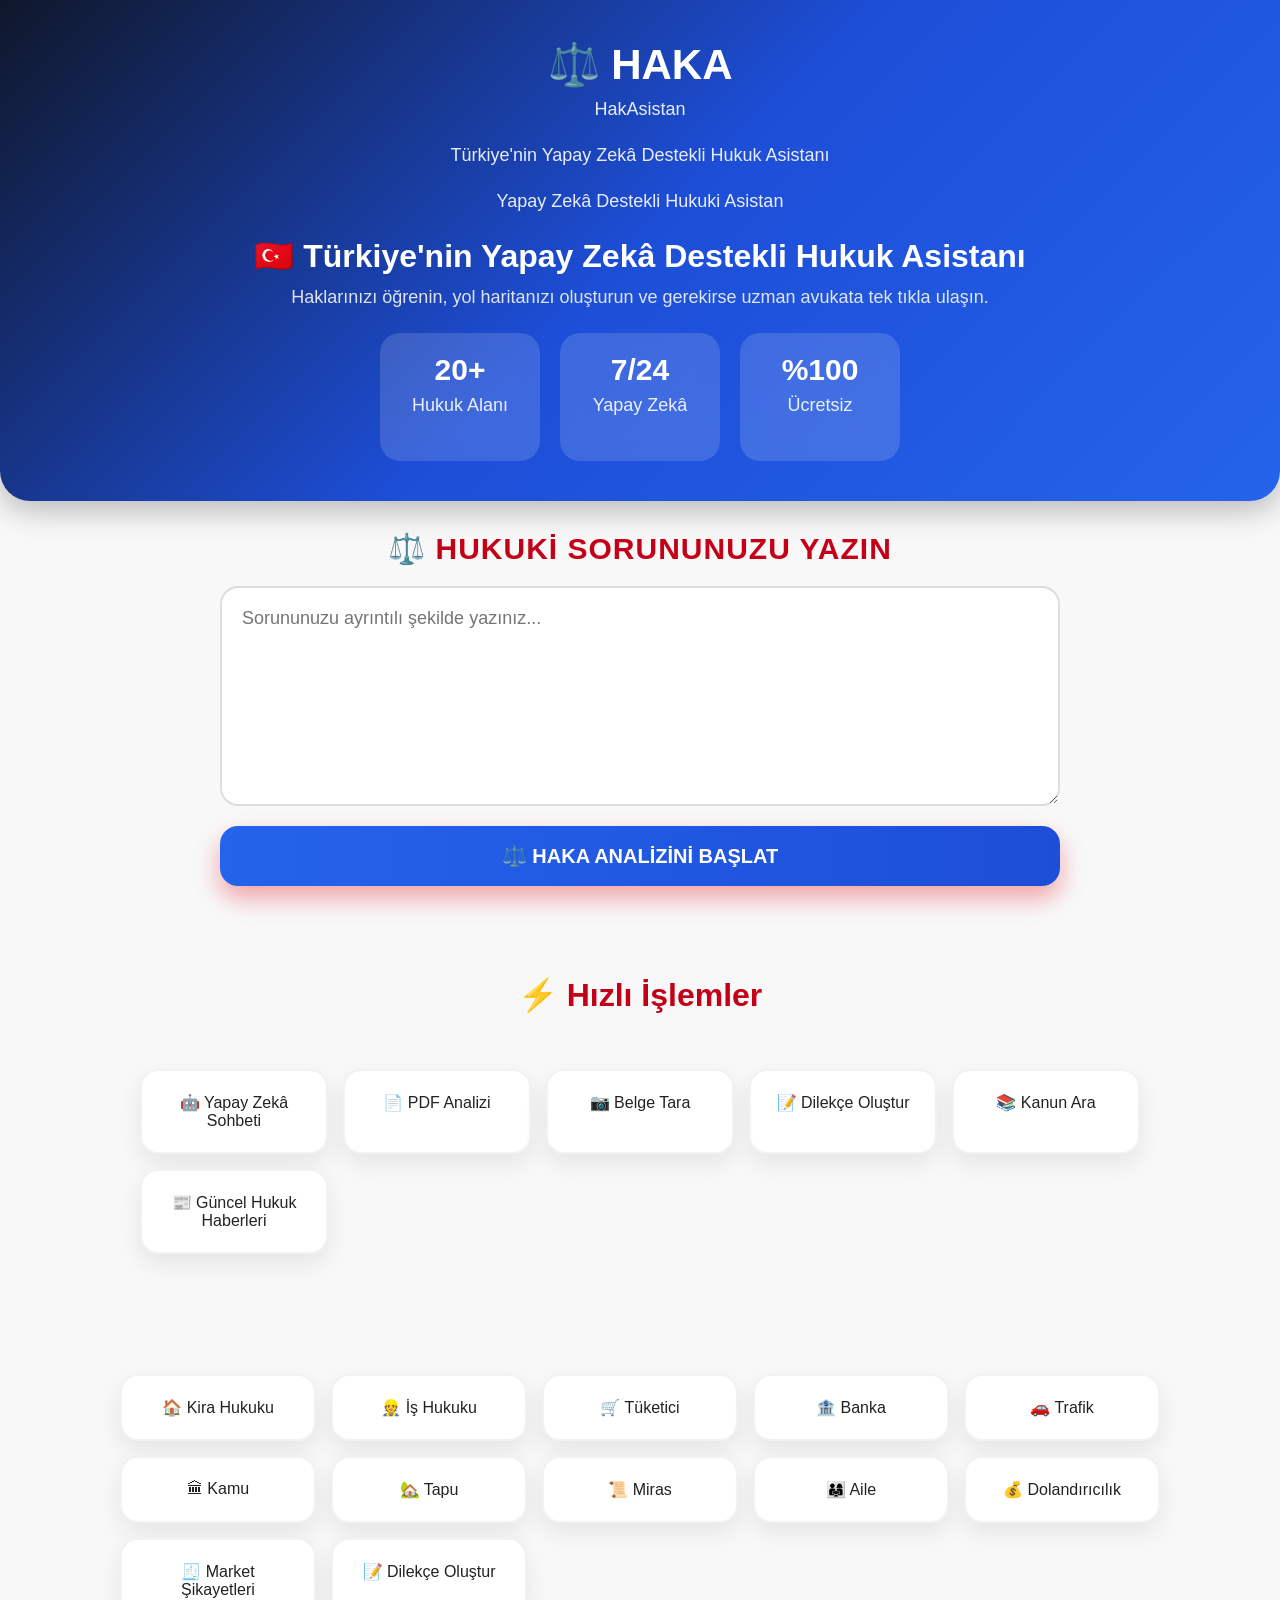
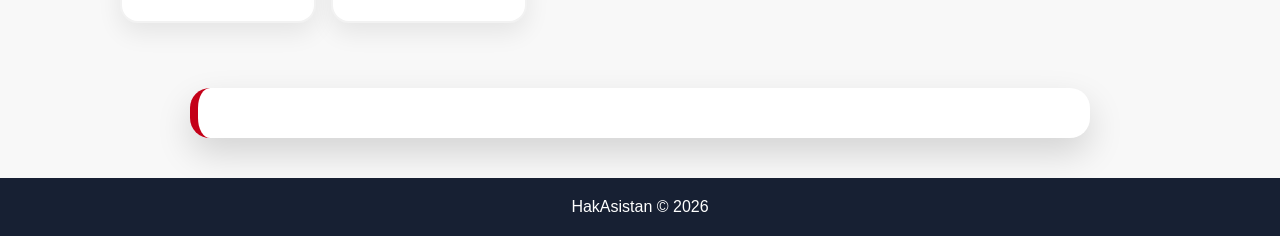
==== index.html @ bb2e7fad "Update index.html" ====
<!DOCTYPE html>
<html lang="tr">
<head>
<meta charset="UTF-8">
<meta name="viewport" content="width=device-width, initial-scale=1.0">

<title>HakAsistan</title>

<link rel="stylesheet" href="style.css">

</head>

<body>

<header class="header">

<h1 class="logo">⚖️ HAKA</h1>

<p class="marka">HakAsistan</p>

<p class="aciklama">
Türkiye'nin Yapay Zekâ Destekli Hukuk Asistanı
</p>

<p>Yapay Zekâ Destekli Hukuki Asistan</p>
<h2 class="slogan">
🇹🇷 Türkiye'nin Yapay Zekâ Destekli Hukuk Asistanı
</h2>

<p class="altYazi">
Haklarınızı öğrenin, yol haritanızı oluşturun ve gerekirse uzman avukata tek tıkla ulaşın.
</p>
<div class="istatistik">

<div class="kutu">
<h2>20+</h2>
<p>Hukuk Alanı</p>
</div>

<div class="kutu">
<h2>7/24</h2>
<p>Yapay Zekâ</p>
</div>

<div class="kutu">
<h2>%100</h2>
<p>Ücretsiz</p>
</div>

</div>

</header>
<section class="hero">
<h2 class="baslik">⚖️ Hukuki Sorununuzu Yazın</h2>
<textarea
id="sorun"
placeholder="Sorununuzu ayrıntılı şekilde yazınız..."></textarea>
  
<button onclick="analizEt()">
⚖️ HAKA ANALİZİNİ BAŞLAT
</button>

</section>
<section class="hizli">

<h2>⚡ Hızlı İşlemler</h2>

<div class="kartlar">

<div class="kart">🤖 Yapay Zekâ Sohbeti</div>

<div class="kart">📄 PDF Analizi</div>

<div class="kart">📷 Belge Tara</div>

<div class="kart">📝 Dilekçe Oluştur</div>

<div class="kart">📚 Kanun Ara</div>

<div class="kart">📰 Güncel Hukuk Haberleri</div>

</div>

</section>
<section class="kartlar">

<div class="kart">🏠 Kira Hukuku</div>
<div class="kart">👷 İş Hukuku</div>
<div class="kart">🛒 Tüketici</div>
<div class="kart">🏦 Banka</div>
<div class="kart">🚗 Trafik</div>
<div class="kart">🏛 Kamu</div>
<div class="kart">🏡 Tapu</div>
<div class="kart">📜 Miras</div>
<div class="kart">👨‍👩‍👧 Aile</div>
<div class="kart">💰 Dolandırıcılık</div>
<div class="kart">🧾 Market Şikayetleri</div>
<div class="kart">📝 Dilekçe Oluştur</div>

</section>

<section id="sonuc">

</section>

<footer>

HakAsistan © 2026

</footer>

<script src="script.js"></script>
<script src="analiz.js"></script>
<script src="dilekce.js"></script>
<script src="kanunlar.js"></script>
<script src="kamera.js"></script>
<script src="pdf.js"></script>
<script src="market.js"></script>
<script src="trafik.js"></script>
<script src="kira.js"></script>
<script src="is.js"></script>
<script src="aile.js"></script>

</body>
</html>
---- style.css ----
*{
margin:0;
padding:0;
box-sizing:border-box;
font-family:Arial,Helvetica,sans-serif;
}

body{
    background:#f8f8f8;
    color:#222;
    font-family:Arial,Helvetica,sans-serif;
}

.header{
    background:linear-gradient(135deg,#8B0000,#D50000);
    color:white;
    padding:45px 20px;
    border-radius:0 0 30px 30px;
    box-shadow:0 10px 35px rgba(139,0,0,.35);
}
.hero{
max-width:900px;
margin:auto;
padding:30px;
}

textarea{
    width:100%;
    min-height:220px;
    padding:20px;
    font-size:18px;

    border:2px solid #ddd;
    border-radius:18px;

    transition:.3s;
    resize:vertical;
    display:block;
    box-sizing:border-box;
}

textarea:focus{
    border-color:#C40018;
    outline:none;
    box-shadow:0 0 20px rgba(196,0,24,.2);
}

button{
width:100%;
padding:18px;
margin-top:20px;
border:none;
border-radius:18px;
background:linear-gradient(135deg,#E30A17,#B30012);
color:white;
font-size:20px;
font-weight:700;
cursor:pointer;
transition:.35s;
box-shadow:0 12px 25px rgba(227,10,23,.35);
}

button:hover{

transform:translateY(-4px) scale(1.02);

box-shadow:0 18px 40px rgba(227,10,23,.55);

background:linear-gradient(135deg,#ff2736,#c40018);

}

.kartlar{
display:grid;
grid-template-columns:repeat(auto-fit,minmax(180px,1fr));
gap:15px;
padding:30px;
max-width:1100px;
margin:auto;
}

.kart{
    background:white;
    border-radius:18px;
    border:2px solid transparent;
}

.kart:hover{
    border-color:#C40018;
}

#sonuc{
max-width:900px;
margin:30px auto;
padding:20px;
background:white;
border-radius:12px;
box-shadow:0 2px 8px rgba(0,0,0,.1);
}

footer{
margin-top:40px;
padding:20px;
text-align:center;
background:#172033;
color:white;
}
.header{
background:linear-gradient(135deg,#0f172a,#1d4ed8,#2563eb);
padding:40px 20px;
text-align:center;
color:white;
border-bottom-left-radius:30px;
border-bottom-right-radius:30px;
box-shadow:0 10px 30px rgba(0,0,0,.25);
}

.header h1{
font-size:42px;
margin-bottom:10px;
}

.header p{
font-size:18px;
opacity:.9;
margin-bottom:25px;
}

.istatistik{
display:flex;
justify-content:center;
gap:20px;
flex-wrap:wrap;
margin-top:20px;
}

.kutu{
background:rgba(255,255,255,.15);
backdrop-filter:blur(10px);
padding:20px;
width:160px;
border-radius:20px;
transition:.3s;
}

.kutu:hover{
transform:translateY(-6px);
background:rgba(255,255,255,.25);
}

.kutu h2{
font-size:30px;
margin-bottom:8px;
}

.kart{
    background:white;
    border-radius:18px;
    padding:22px;
    text-align:center;
    cursor:pointer;

    border:2px solid #f2f2f2;

    transition:.35s;

    box-shadow:0 10px 25px rgba(0,0,0,.08);
}

.kart:hover{

    transform:translateY(-8px);

    border-color:#c40018;

    box-shadow:0 20px 45px rgba(196,0,24,.25);
}
button{
background:linear-gradient(90deg,#2563eb,#1d4ed8);
}

button:hover{
background:linear-gradient(90deg,#1d4ed8,#0f172a);
}
.hizli{
max-width:1100px;
margin:40px auto;
padding:20px;
}

.hizli h2{
text-align:center;
margin-bottom:25px;
font-size:28px;
color:#1d4ed8;
}
.hizli{
    max-width:1100px;
    margin:40px auto;
    padding:20px;
}

.hizli h2{
    text-align:center;
    font-size:32px;
    color:#c40018;
    margin-bottom:25px;
}
.slogan{
    margin-top:25px;
    font-size:32px;
    color:white;
    font-weight:700;
}

.altYazi{
    margin-top:12px;
    font-size:18px;
    color:#f5f5f5;
    opacity:.9;
}
.baslik{
    text-align:center;
    font-size:30px;
    font-weight:700;
    color:#c40018;
    margin-bottom:20px;
    text-transform:uppercase;
    letter-spacing:1px;
}
#sonuc{
    background:white;
    border-radius:20px;
    padding:25px;
    margin-top:35px;
    border-left:8px solid #c40018;
    box-shadow:0 15px 35px rgba(0,0,0,.15);
    line-height:1.8;
    font-size:17px;
}

#sonuc h2{
    color:#b30012;
    margin-bottom:15px;
}

#sonuc ul{
    margin-top:15px;
    padding-left:25px;
}

#sonuc li{
    margin:10px 0;
}

#sonuc strong{
    color:#b30012;
}
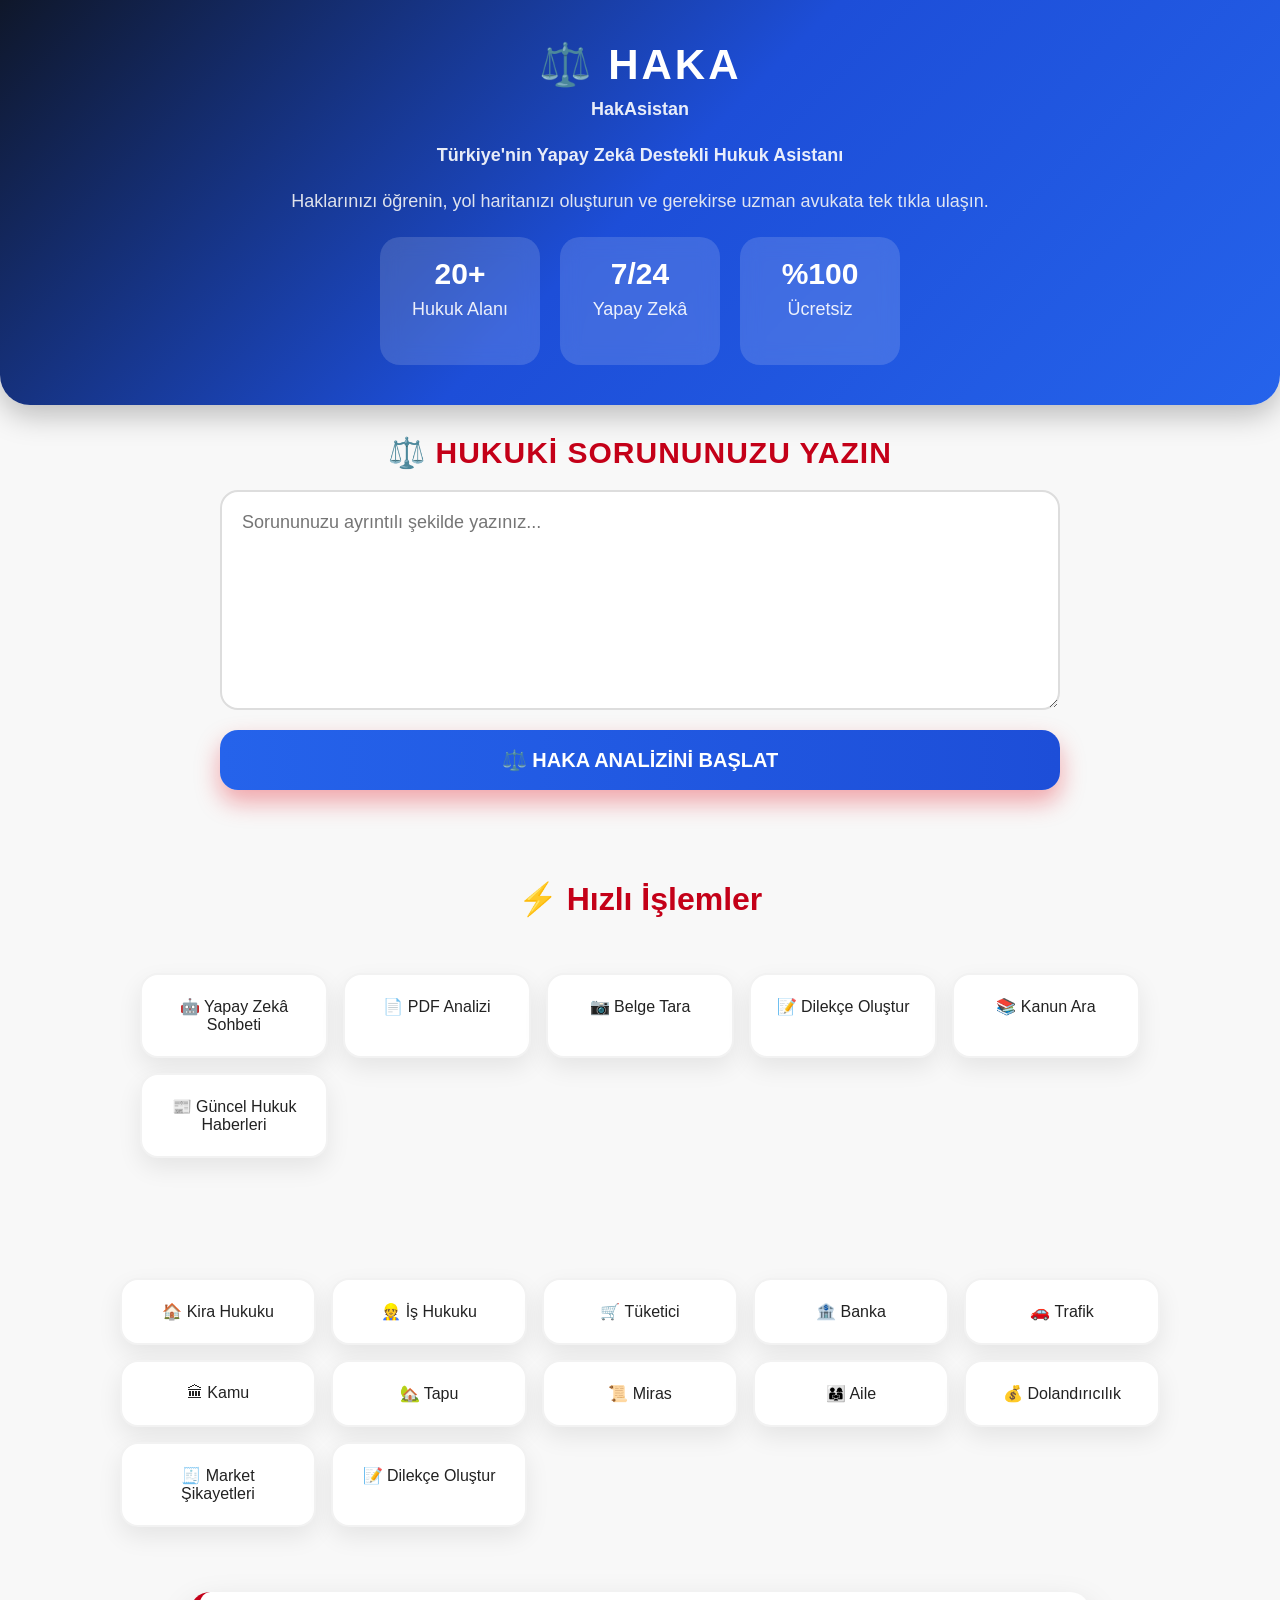
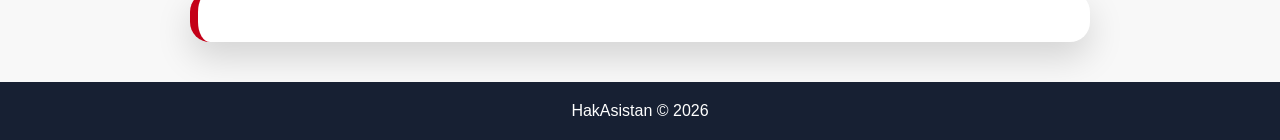
==== commit c3b5d247: "Update index.html" ====
--- a/index.html
+++ b/index.html
@@ -21,12 +21,6 @@
 <p class="aciklama">
 Türkiye'nin Yapay Zekâ Destekli Hukuk Asistanı
 </p>
-
-<p>Yapay Zekâ Destekli Hukuki Asistan</p>
-<h2 class="slogan">
-🇹🇷 Türkiye'nin Yapay Zekâ Destekli Hukuk Asistanı
-</h2>
-
 <p class="altYazi">
 Haklarınızı öğrenin, yol haritanızı oluşturun ve gerekirse uzman avukata tek tıkla ulaşın.
 </p>
--- a/style.css
+++ b/style.css
@@ -252,7 +252,25 @@
 #sonuc li{
     margin:10px 0;
 }
-
+.logo{
+    font-size:64px;
+    font-weight:900;
+    letter-spacing:3px;
+    margin-bottom:5px;
+}
+
+.marka{
+    font-size:28px;
+    font-weight:700;
+    opacity:.95;
+    margin-bottom:8px;
+}
+
+.aciklama{
+    font-size:22px;
+    font-weight:600;
+    margin-bottom:20px;
+}
 #sonuc strong{
     color:#b30012;
 }
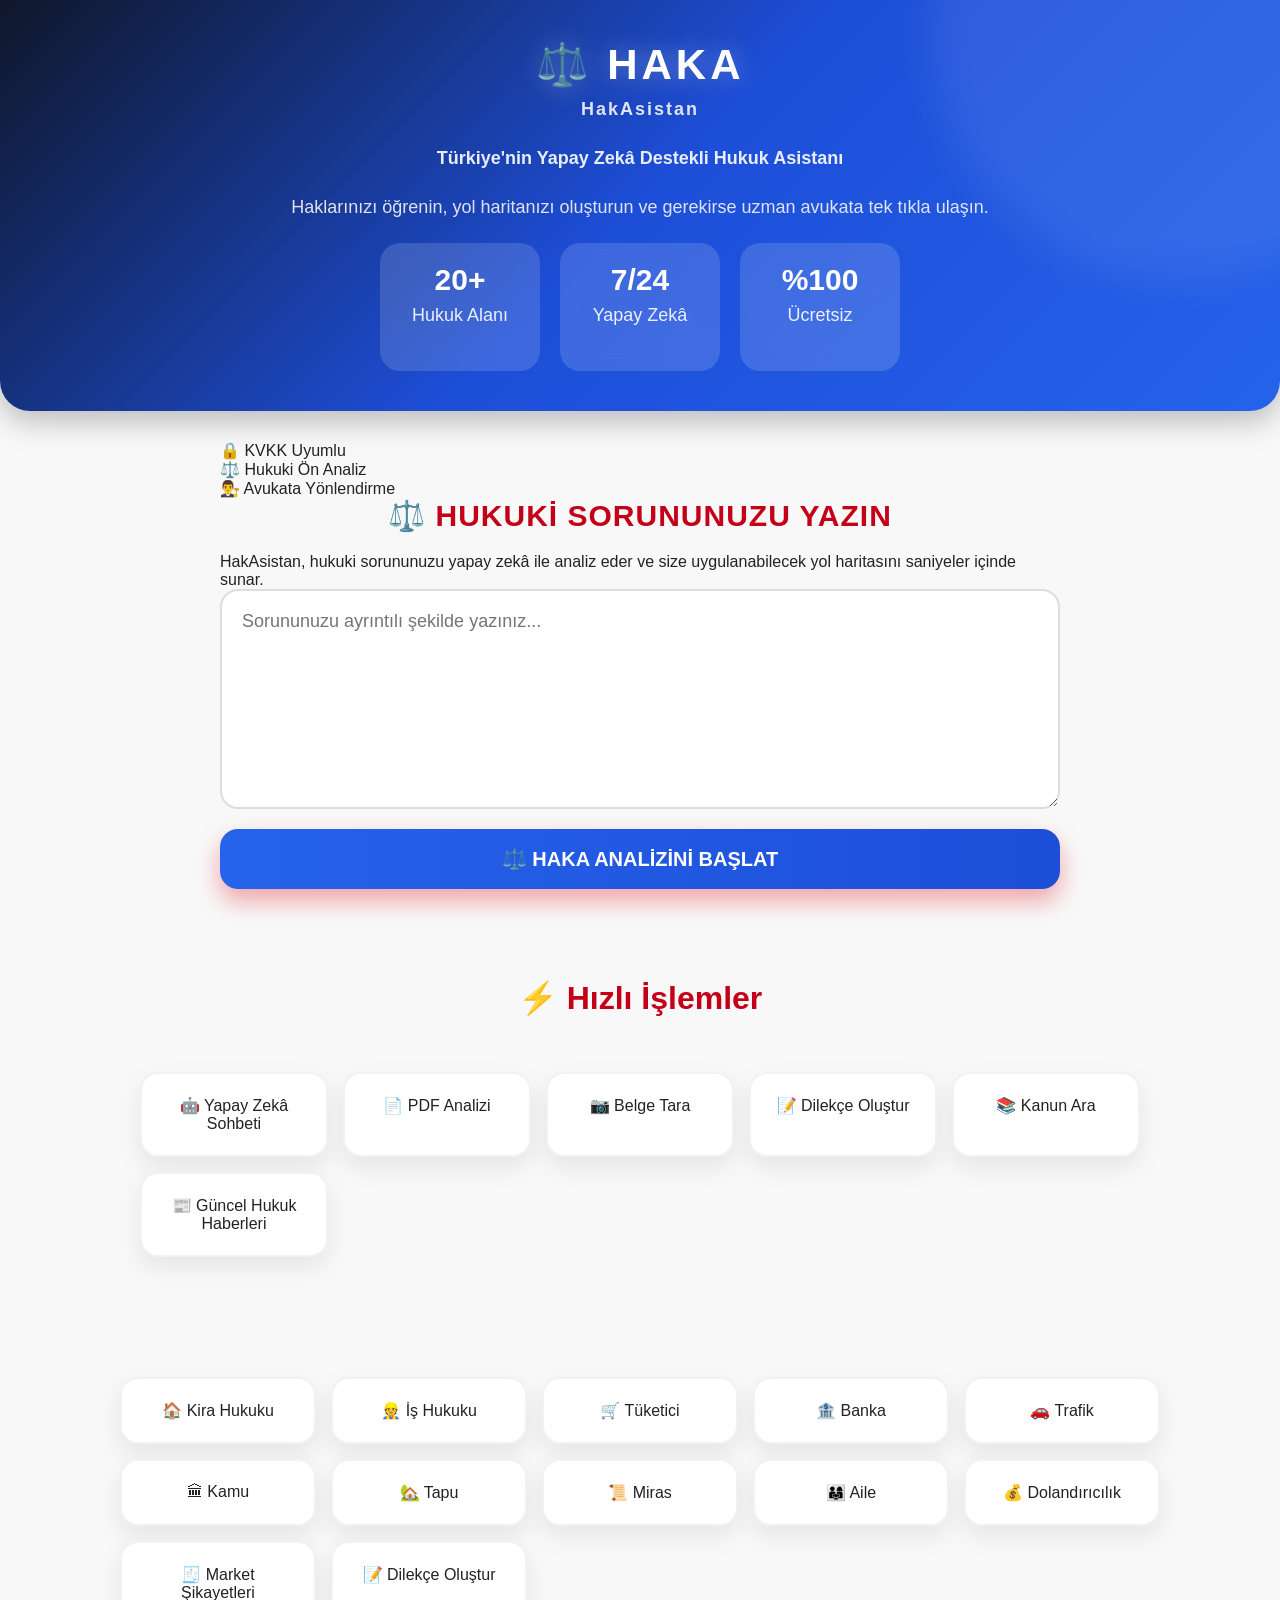
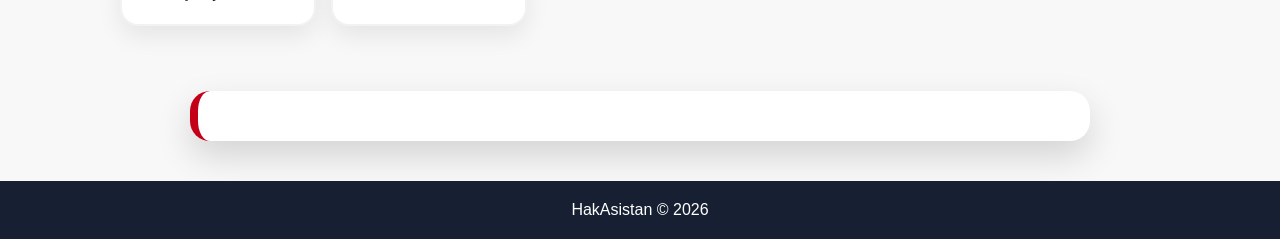
==== commit ffa9f9cc: "Update index.html" ====
--- a/index.html
+++ b/index.html
@@ -45,11 +45,22 @@
 
 </header>
 <section class="hero">
+
+<div class="guven">
+    <div>🔒 KVKK Uyumlu</div>
+    <div>⚖️ Hukuki Ön Analiz</div>
+    <div>👨‍⚖️ Avukata Yönlendirme</div>
+</div>
+
 <h2 class="baslik">⚖️ Hukuki Sorununuzu Yazın</h2>
+<p class="aciklama2">
+HakAsistan, hukuki sorununuzu yapay zekâ ile analiz eder ve size uygulanabilecek yol haritasını saniyeler içinde sunar.
+</p>
 <textarea
-id="sorun"
-placeholder="Sorununuzu ayrıntılı şekilde yazınız..."></textarea>
-  
+    id="sorun"
+    placeholder="Sorununuzu ayrıntılı şekilde yazınız...">
+</textarea>
+
 <button onclick="analizEt()">
 ⚖️ HAKA ANALİZİNİ BAŞLAT
 </button>
--- a/style.css
+++ b/style.css
@@ -113,8 +113,20 @@
 border-bottom-left-radius:30px;
 border-bottom-right-radius:30px;
 box-shadow:0 10px 30px rgba(0,0,0,.25);
-}
-
+position: relative;
+overflow: hidden;
+}
+.header::before{
+    content:"";
+    position:absolute;
+    width:500px;
+    height:500px;
+    background:rgba(255,255,255,.08);
+    border-radius:50%;
+    top:-220px;
+    right:-150px;
+    filter:blur(20px);
+}
 .header h1{
 font-size:42px;
 margin-bottom:10px;
@@ -253,23 +265,28 @@
     margin:10px 0;
 }
 .logo{
-    font-size:64px;
+    font-size:72px;
     font-weight:900;
-    letter-spacing:3px;
-    margin-bottom:5px;
+    letter-spacing:4px;
+    text-shadow:0 0 25px rgba(255,255,255,.35);
+    margin-bottom:8px;
 }
 
 .marka{
-    font-size:28px;
+    font-size:30px;
+    font-weight:600;
+    color:#f5f5f5;
+    opacity:.9;
+    letter-spacing:2px;
+    margin-bottom:15px;
+}
+
+.aciklama{
+    font-size:26px;
     font-weight:700;
-    opacity:.95;
-    margin-bottom:8px;
-}
-
-.aciklama{
-    font-size:22px;
-    font-weight:600;
-    margin-bottom:20px;
+    line-height:1.5;
+    max-width:900px;
+    margin:auto;
 }
 #sonuc strong{
     color:#b30012;
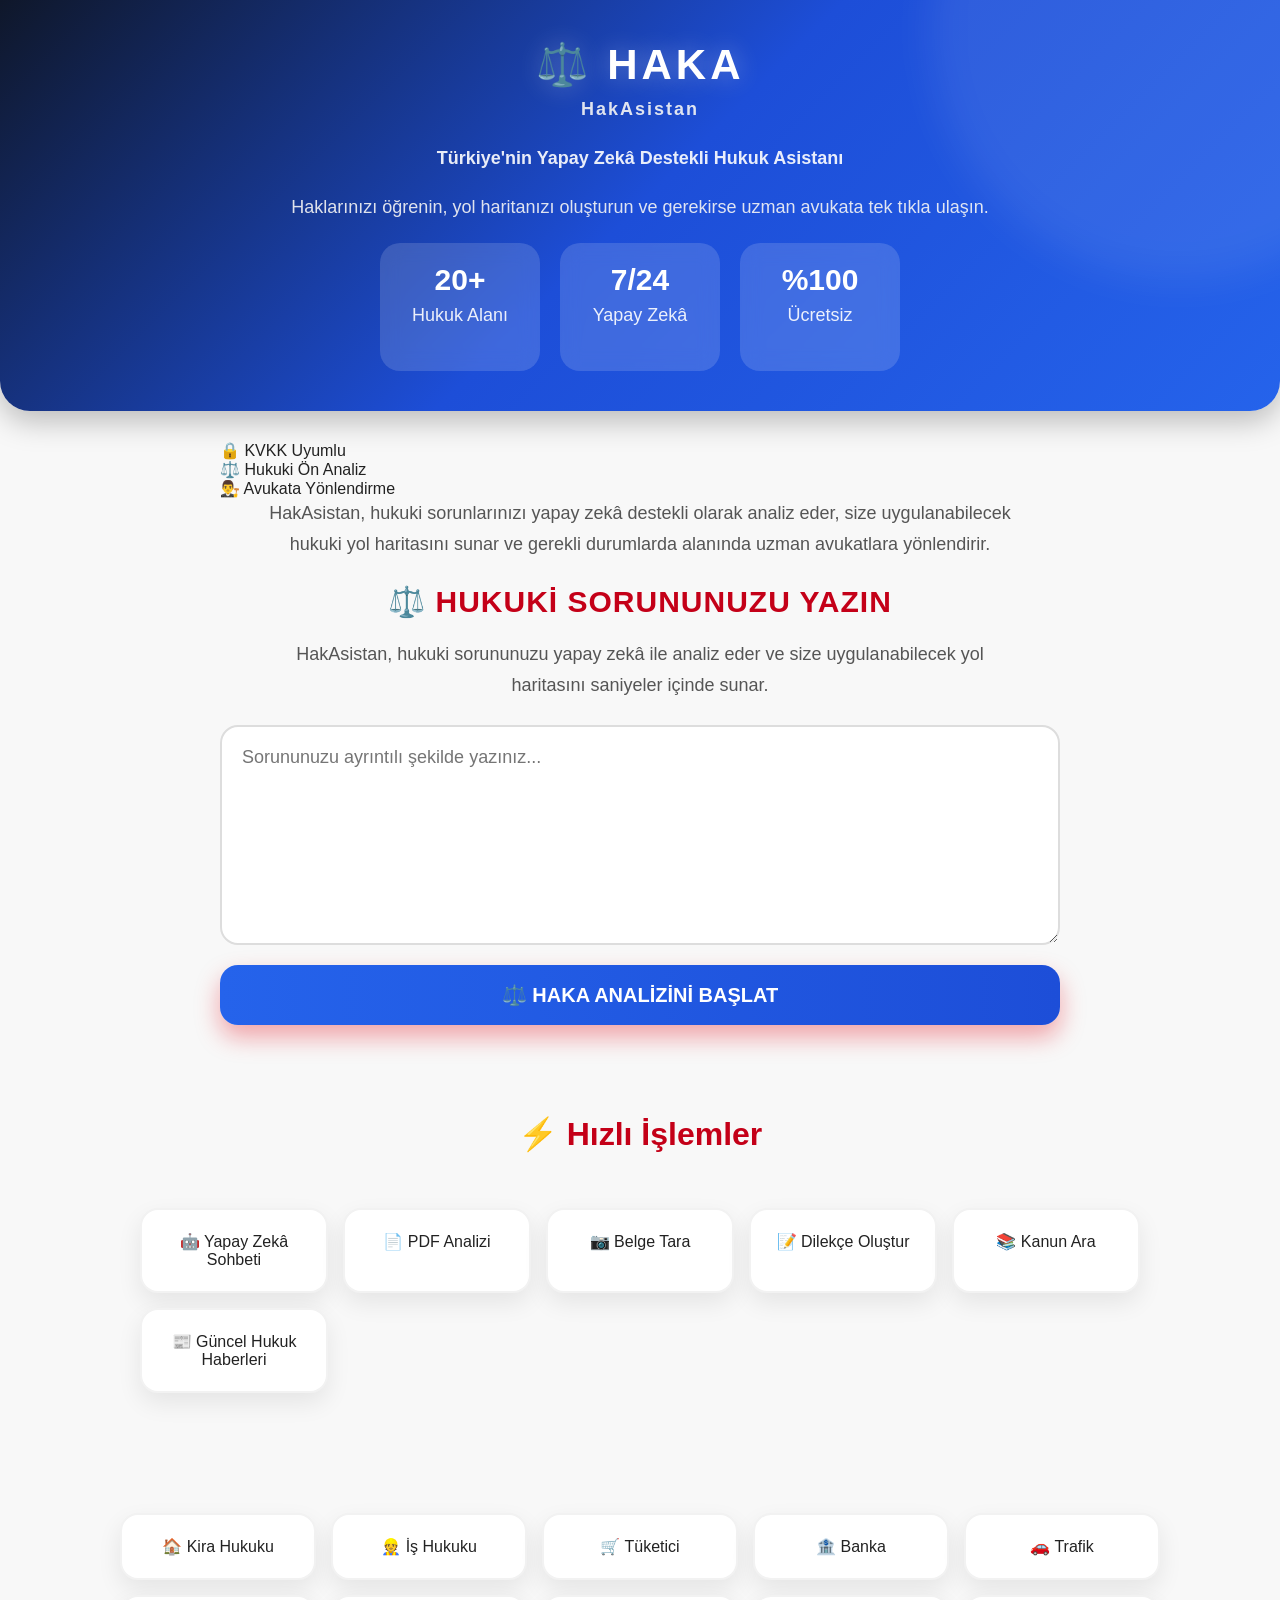
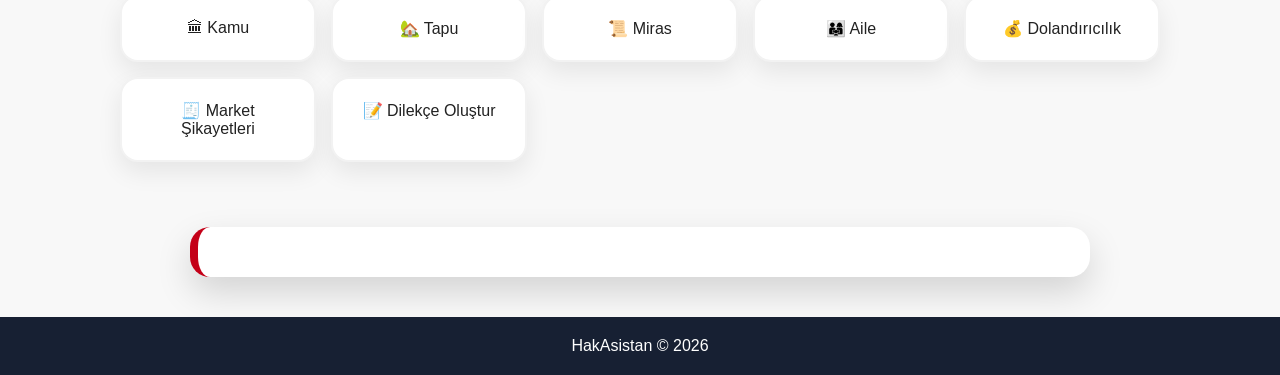
==== commit 1d011cbe: "Update index.html" ====
--- a/index.html
+++ b/index.html
@@ -51,7 +51,11 @@
     <div>⚖️ Hukuki Ön Analiz</div>
     <div>👨‍⚖️ Avukata Yönlendirme</div>
 </div>
-
+<p class="aciklama2">
+HakAsistan, hukuki sorunlarınızı yapay zekâ destekli olarak analiz eder,
+size uygulanabilecek hukuki yol haritasını sunar ve gerekli durumlarda
+alanında uzman avukatlara yönlendirir.
+</p>
 <h2 class="baslik">⚖️ Hukuki Sorununuzu Yazın</h2>
 <p class="aciklama2">
 HakAsistan, hukuki sorununuzu yapay zekâ ile analiz eder ve size uygulanabilecek yol haritasını saniyeler içinde sunar.
--- a/style.css
+++ b/style.css
@@ -291,3 +291,11 @@
 #sonuc strong{
     color:#b30012;
 }
+.aciklama2{
+    text-align:center;
+    font-size:18px;
+    color:#555;
+    max-width:750px;
+    margin:0 auto 25px;
+    line-height:1.7;
+}
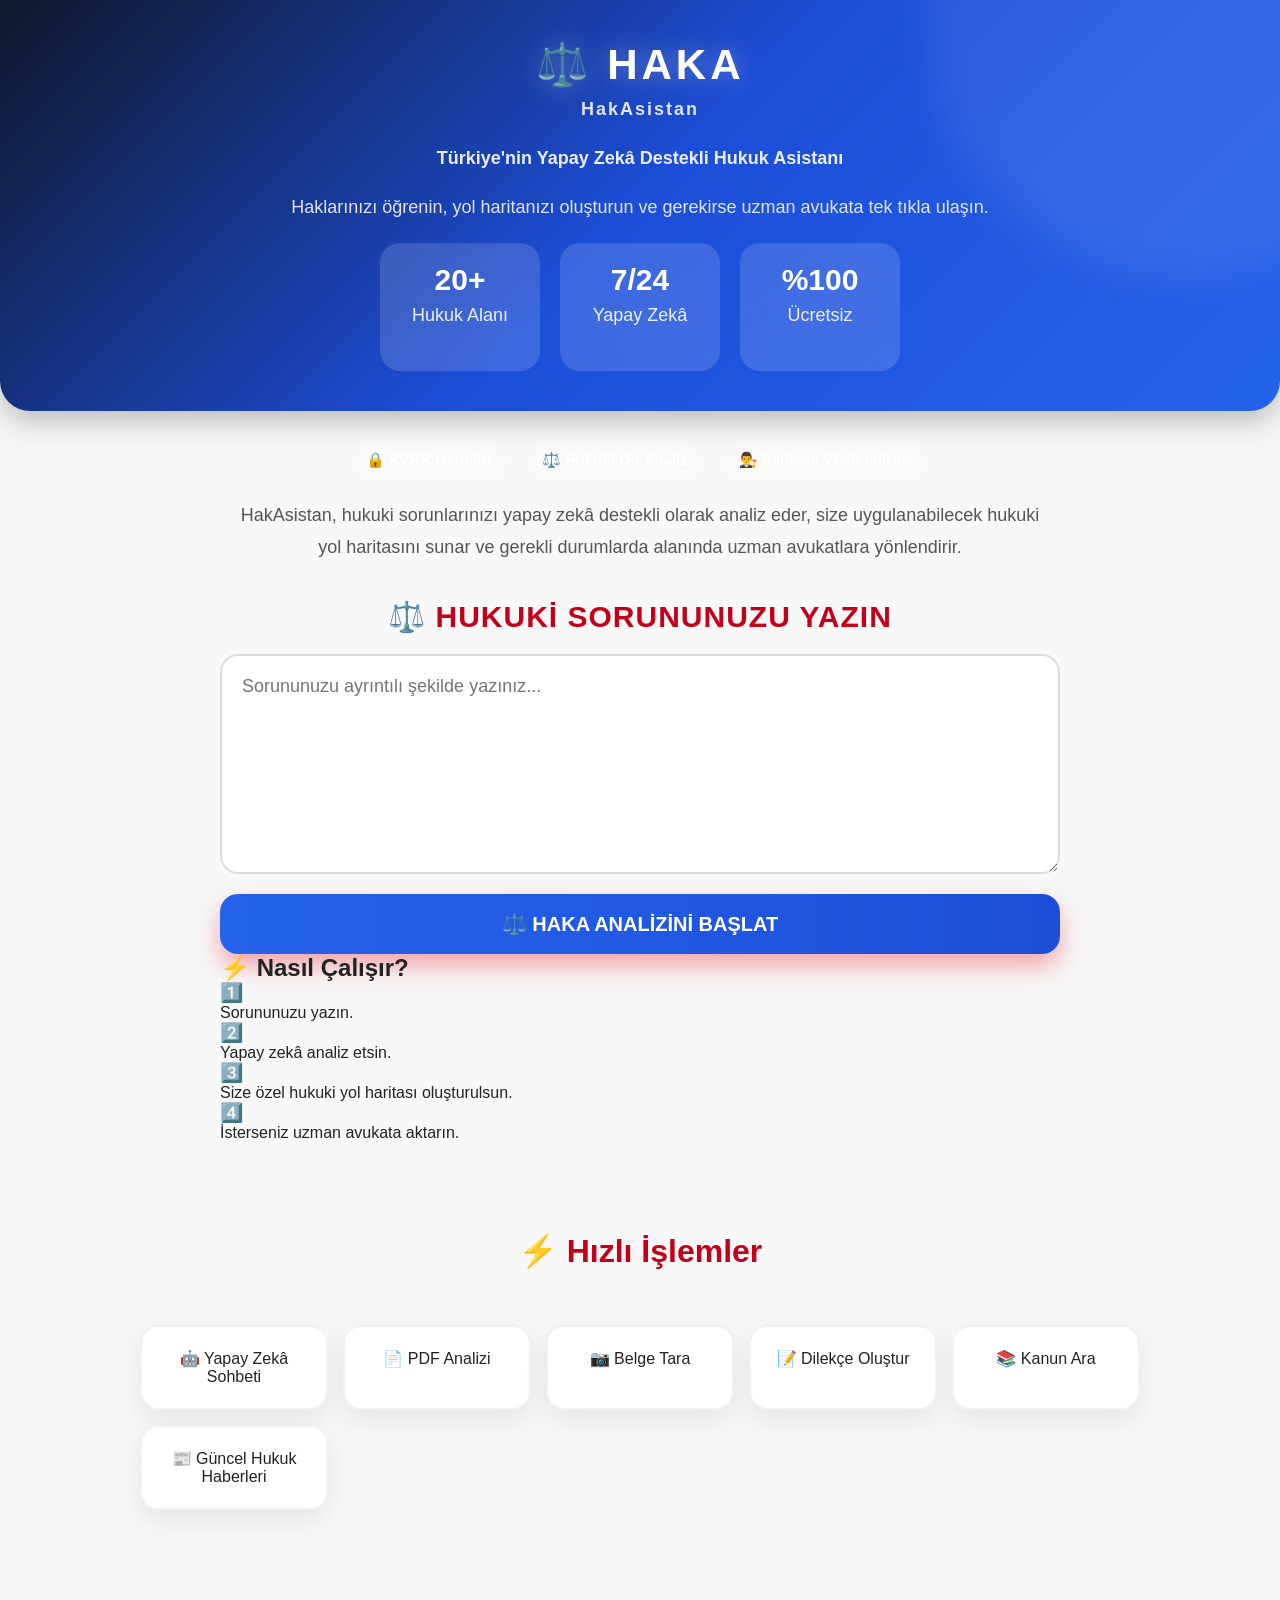
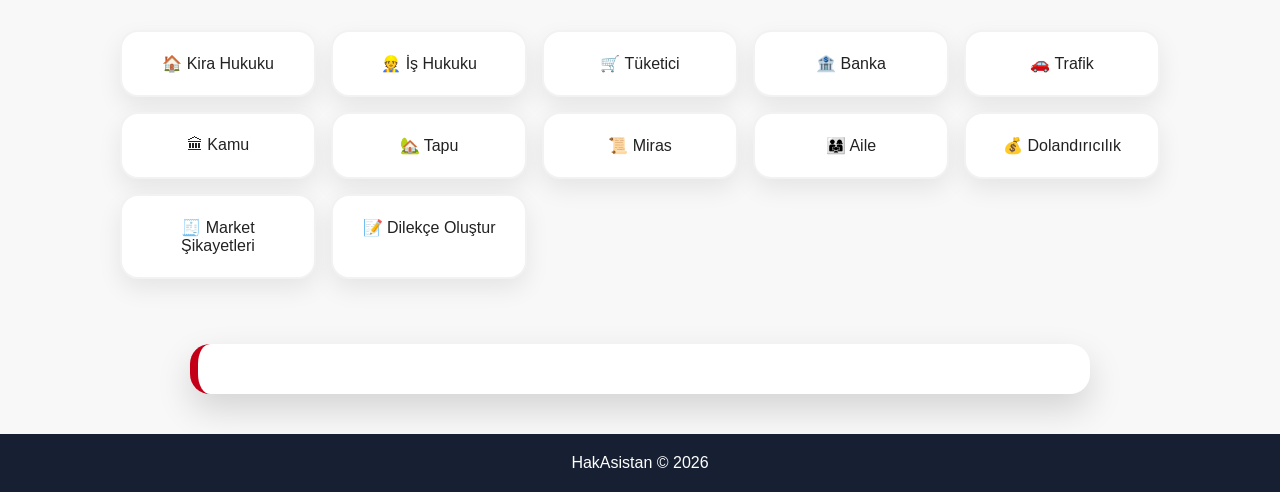
==== commit a06c3cbb: "Update index.html" ====
--- a/index.html
+++ b/index.html
@@ -57,9 +57,6 @@
 alanında uzman avukatlara yönlendirir.
 </p>
 <h2 class="baslik">⚖️ Hukuki Sorununuzu Yazın</h2>
-<p class="aciklama2">
-HakAsistan, hukuki sorununuzu yapay zekâ ile analiz eder ve size uygulanabilecek yol haritasını saniyeler içinde sunar.
-</p>
 <textarea
     id="sorun"
     placeholder="Sorununuzu ayrıntılı şekilde yazınız...">
@@ -68,7 +65,33 @@
 <button onclick="analizEt()">
 ⚖️ HAKA ANALİZİNİ BAŞLAT
 </button>
+<section class="nasil">
+    <h2>⚡ Nasıl Çalışır?</h2>
 
+    <div class="adimlar">
+
+        <div class="adim">
+            <h3>1️⃣</h3>
+            <p>Sorununuzu yazın.</p>
+        </div>
+
+        <div class="adim">
+            <h3>2️⃣</h3>
+            <p>Yapay zekâ analiz etsin.</p>
+        </div>
+
+        <div class="adim">
+            <h3>3️⃣</h3>
+            <p>Size özel hukuki yol haritası oluşturulsun.</p>
+        </div>
+
+        <div class="adim">
+            <h3>4️⃣</h3>
+            <p>İsterseniz uzman avukata aktarın.</p>
+        </div>
+
+    </div>
+</section>
 </section>
 <section class="hizli">
 
--- a/style.css
+++ b/style.css
@@ -299,3 +299,29 @@
     margin:0 auto 25px;
     line-height:1.7;
 }
+.guven{
+    display:flex;
+    justify-content:center;
+    gap:15px;
+    flex-wrap:wrap;
+    margin-bottom:20px;
+}
+
+.guven div{
+    background:rgba(255,255,255,.15);
+    color:white;
+    padding:10px 18px;
+    border-radius:30px;
+    backdrop-filter:blur(10px);
+    font-size:15px;
+    font-weight:600;
+}
+
+.aciklama2{
+    max-width:800px;
+    margin:20px auto 35px;
+    text-align:center;
+    font-size:18px;
+    line-height:1.8;
+    color:#555;
+}
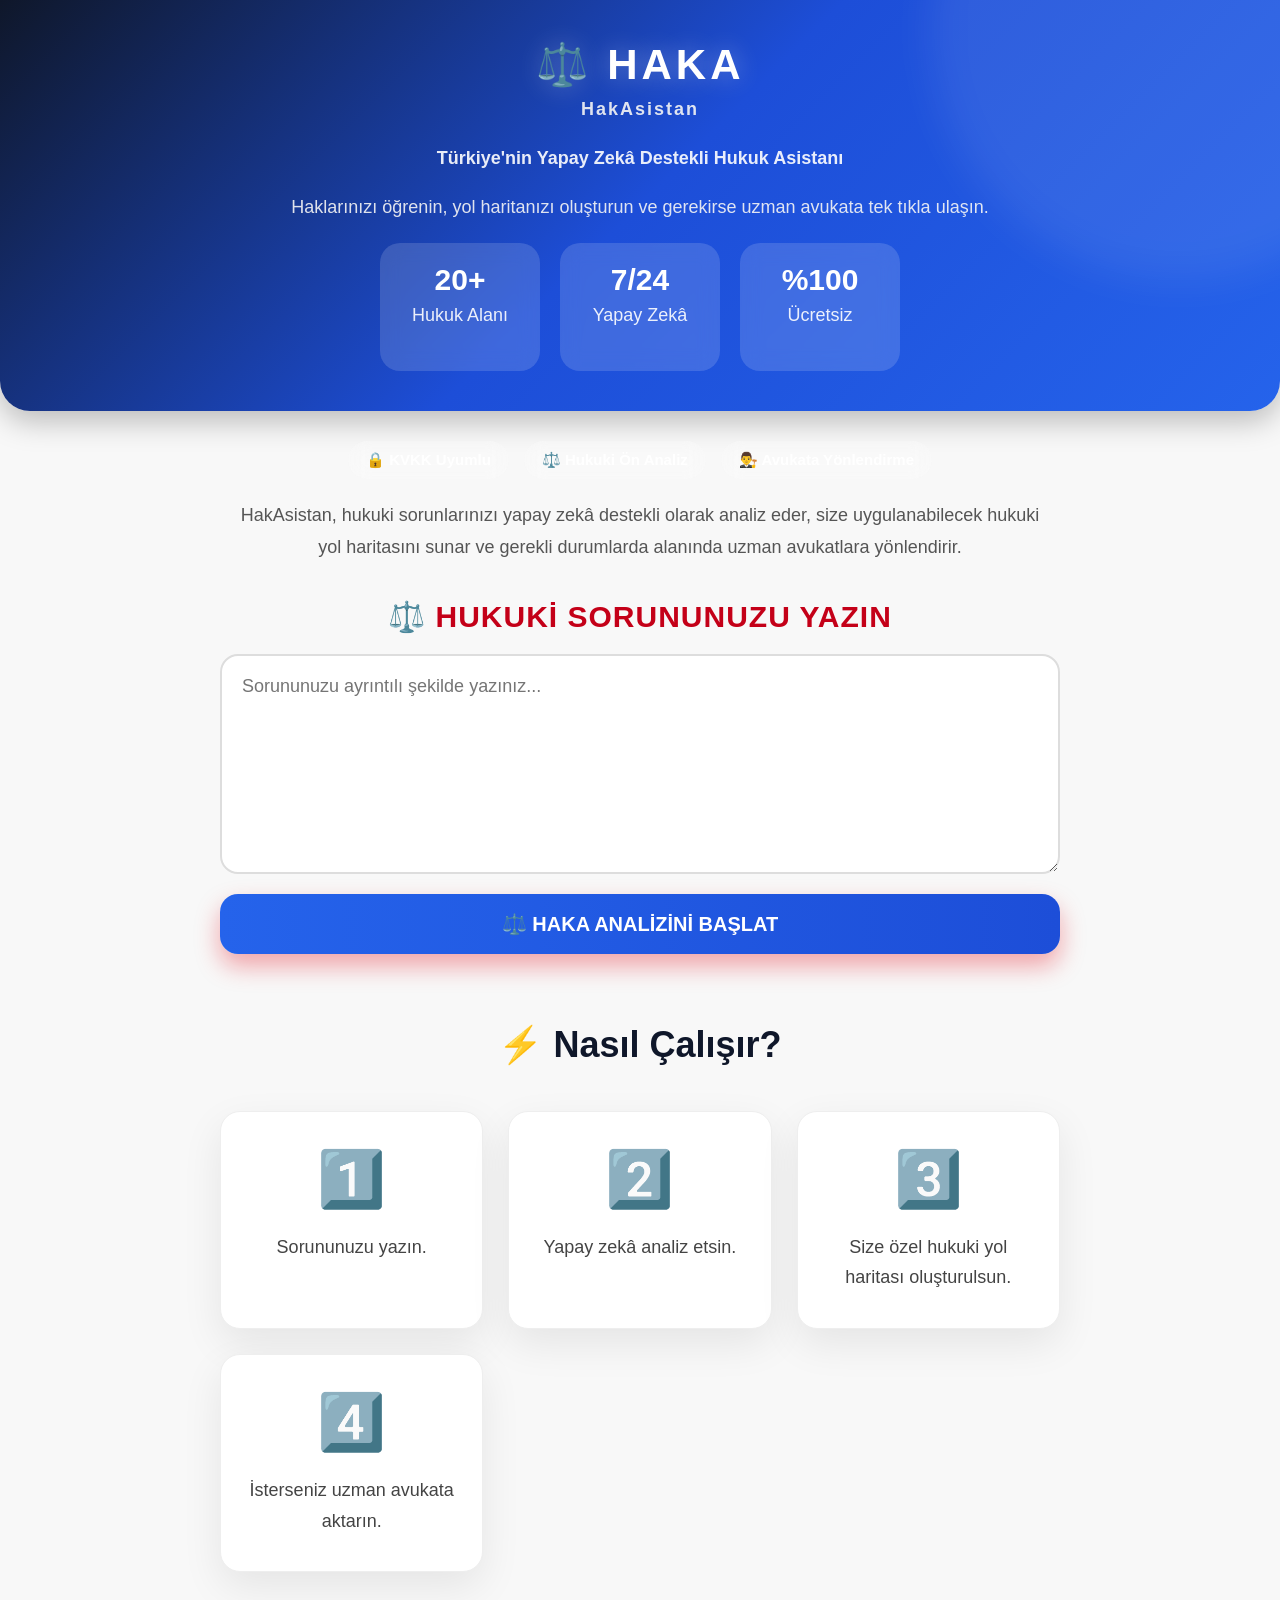
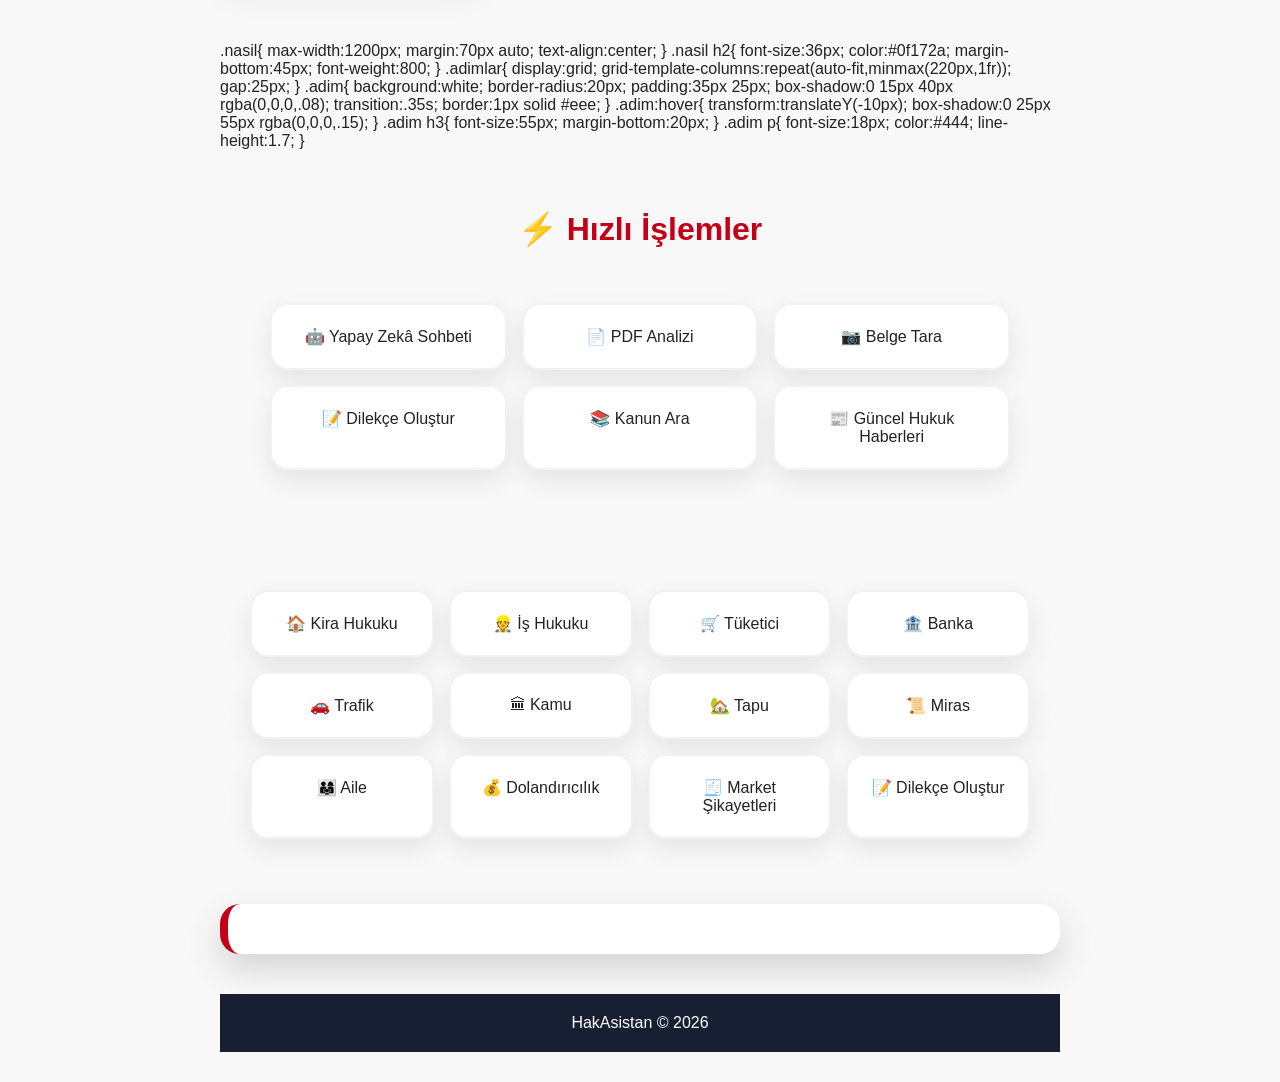
==== commit 2ac8f1fc: "Update index.html" ====
--- a/index.html
+++ b/index.html
@@ -92,7 +92,49 @@
 
     </div>
 </section>
-</section>
+    .nasil{
+    max-width:1200px;
+    margin:70px auto;
+    text-align:center;
+}
+
+.nasil h2{
+    font-size:36px;
+    color:#0f172a;
+    margin-bottom:45px;
+    font-weight:800;
+}
+
+.adimlar{
+    display:grid;
+    grid-template-columns:repeat(auto-fit,minmax(220px,1fr));
+    gap:25px;
+}
+
+.adim{
+    background:white;
+    border-radius:20px;
+    padding:35px 25px;
+    box-shadow:0 15px 40px rgba(0,0,0,.08);
+    transition:.35s;
+    border:1px solid #eee;
+}
+
+.adim:hover{
+    transform:translateY(-10px);
+    box-shadow:0 25px 55px rgba(0,0,0,.15);
+}
+
+.adim h3{
+    font-size:55px;
+    margin-bottom:20px;
+}
+
+.adim p{
+    font-size:18px;
+    color:#444;
+    line-height:1.7;
+}
 <section class="hizli">
 
 <h2>⚡ Hızlı İşlemler</h2>
--- a/style.css
+++ b/style.css
@@ -325,3 +325,46 @@
     line-height:1.8;
     color:#555;
 }
+.nasil{
+    max-width:1200px;
+    margin:70px auto;
+    text-align:center;
+}
+
+.nasil h2{
+    font-size:36px;
+    color:#0f172a;
+    margin-bottom:45px;
+    font-weight:800;
+}
+
+.adimlar{
+    display:grid;
+    grid-template-columns:repeat(auto-fit,minmax(220px,1fr));
+    gap:25px;
+}
+
+.adim{
+    background:white;
+    border-radius:20px;
+    padding:35px 25px;
+    box-shadow:0 15px 40px rgba(0,0,0,.08);
+    transition:.35s;
+    border:1px solid #eee;
+}
+
+.adim:hover{
+    transform:translateY(-10px);
+    box-shadow:0 25px 55px rgba(0,0,0,.15);
+}
+
+.adim h3{
+    font-size:55px;
+    margin-bottom:20px;
+}
+
+.adim p{
+    font-size:18px;
+    color:#444;
+    line-height:1.7;
+}
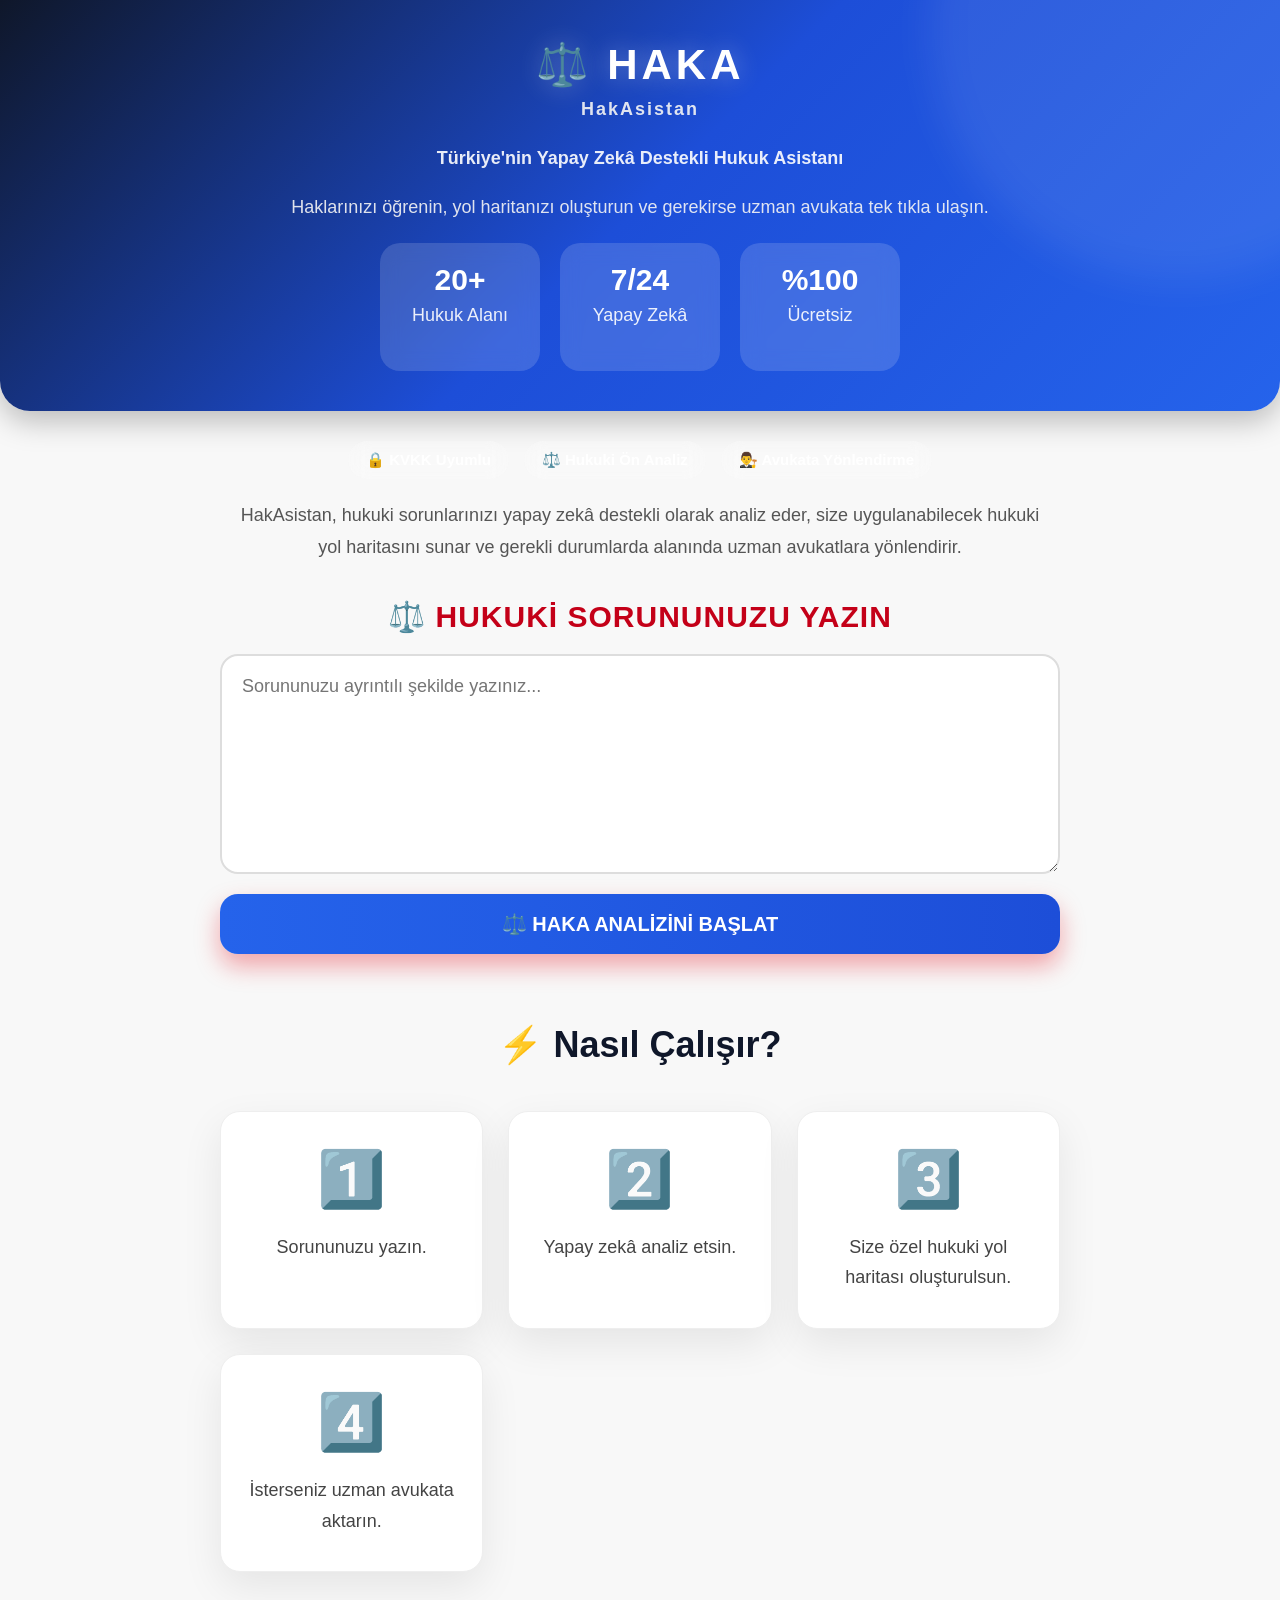
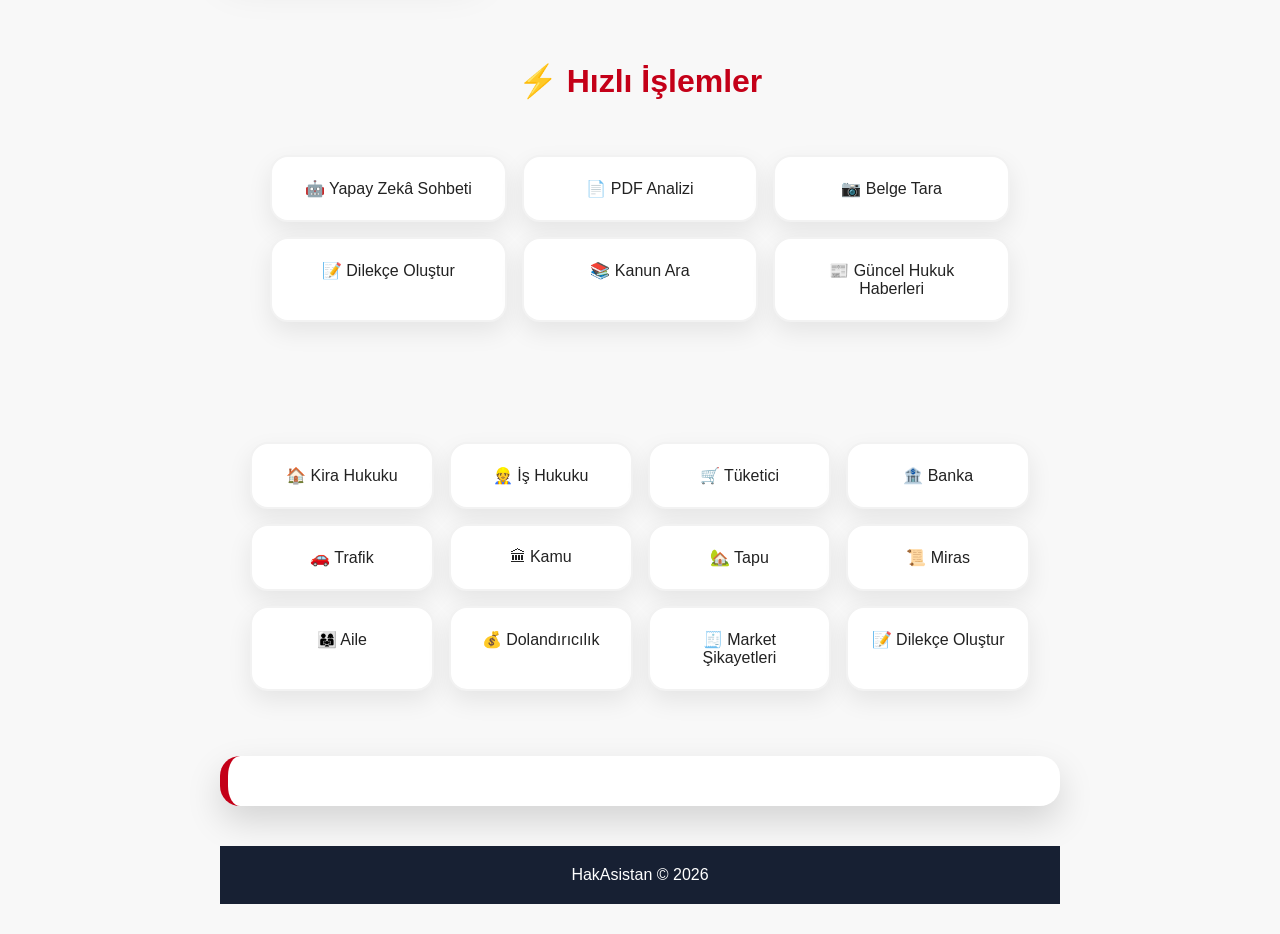
==== commit 3c1e01c6: "Update index.html" ====
--- a/index.html
+++ b/index.html
@@ -92,49 +92,6 @@
 
     </div>
 </section>
-    .nasil{
-    max-width:1200px;
-    margin:70px auto;
-    text-align:center;
-}
-
-.nasil h2{
-    font-size:36px;
-    color:#0f172a;
-    margin-bottom:45px;
-    font-weight:800;
-}
-
-.adimlar{
-    display:grid;
-    grid-template-columns:repeat(auto-fit,minmax(220px,1fr));
-    gap:25px;
-}
-
-.adim{
-    background:white;
-    border-radius:20px;
-    padding:35px 25px;
-    box-shadow:0 15px 40px rgba(0,0,0,.08);
-    transition:.35s;
-    border:1px solid #eee;
-}
-
-.adim:hover{
-    transform:translateY(-10px);
-    box-shadow:0 25px 55px rgba(0,0,0,.15);
-}
-
-.adim h3{
-    font-size:55px;
-    margin-bottom:20px;
-}
-
-.adim p{
-    font-size:18px;
-    color:#444;
-    line-height:1.7;
-}
 <section class="hizli">
 
 <h2>⚡ Hızlı İşlemler</h2>
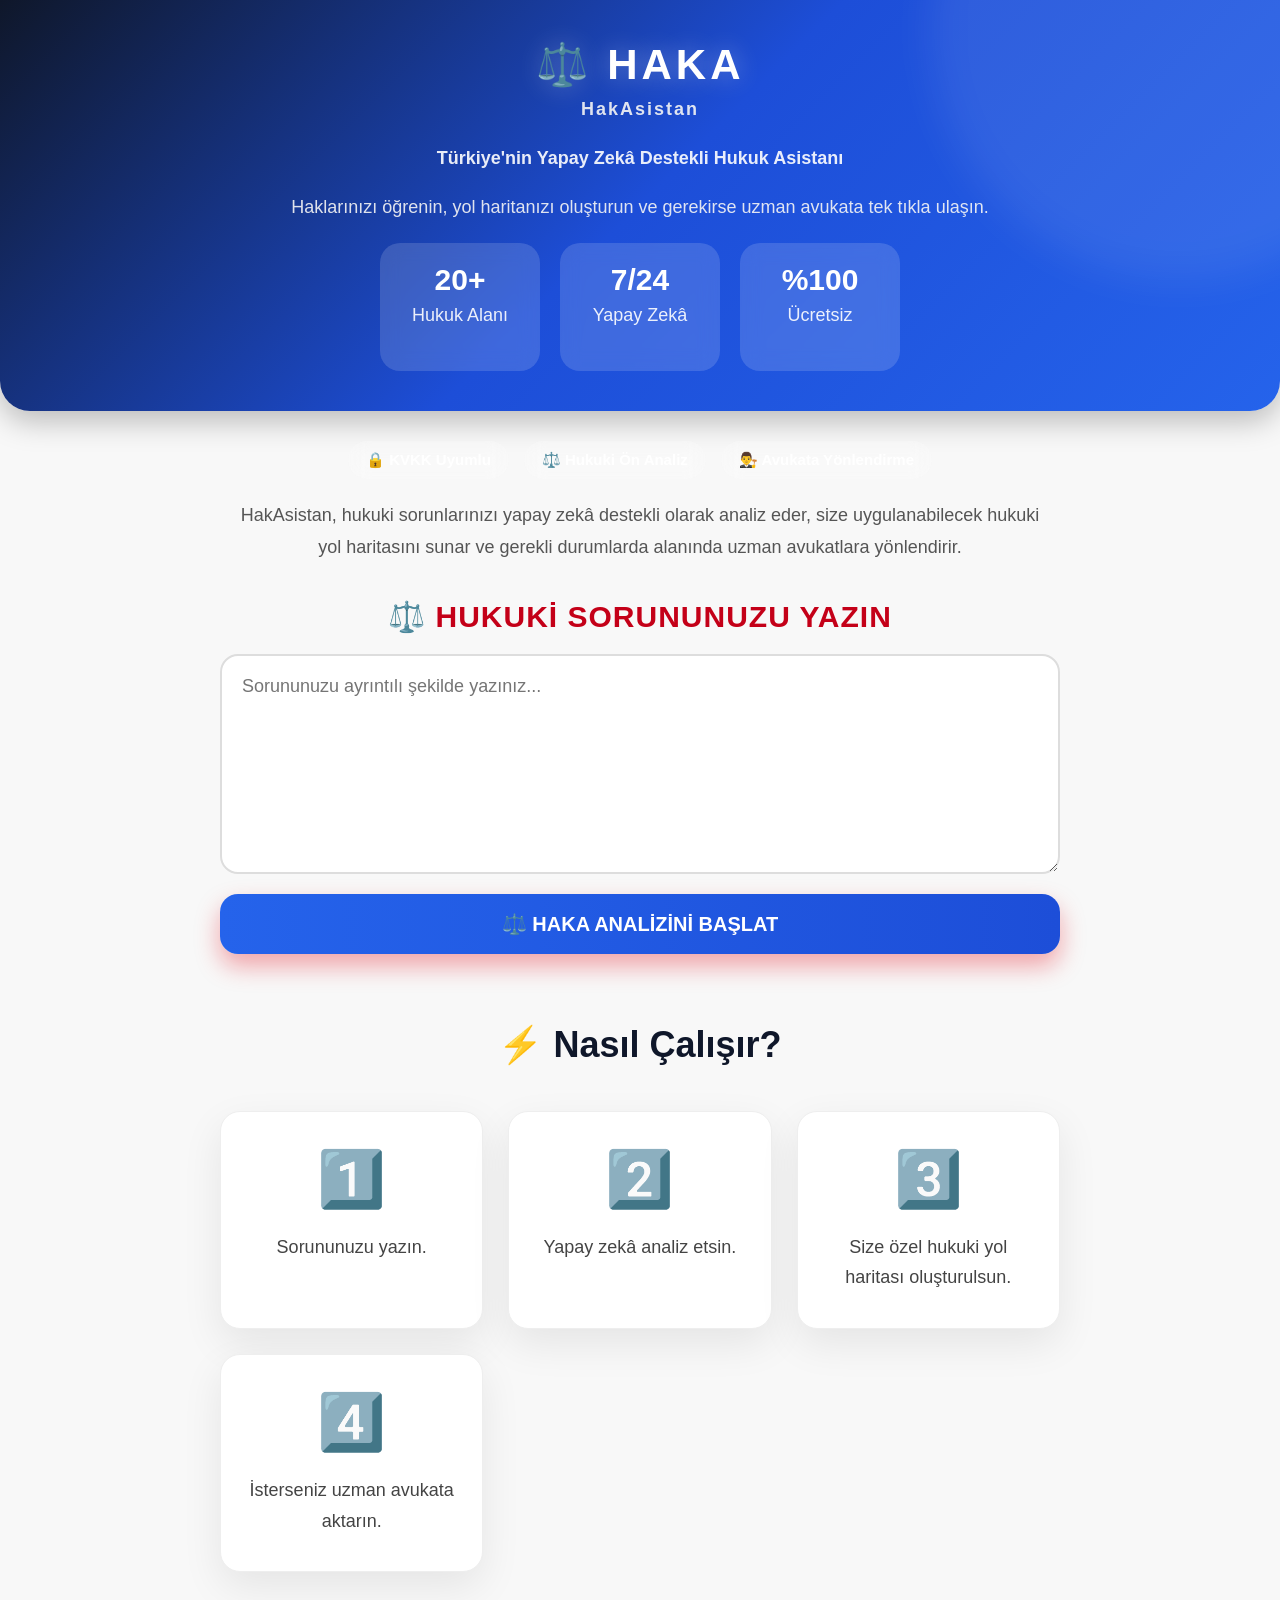
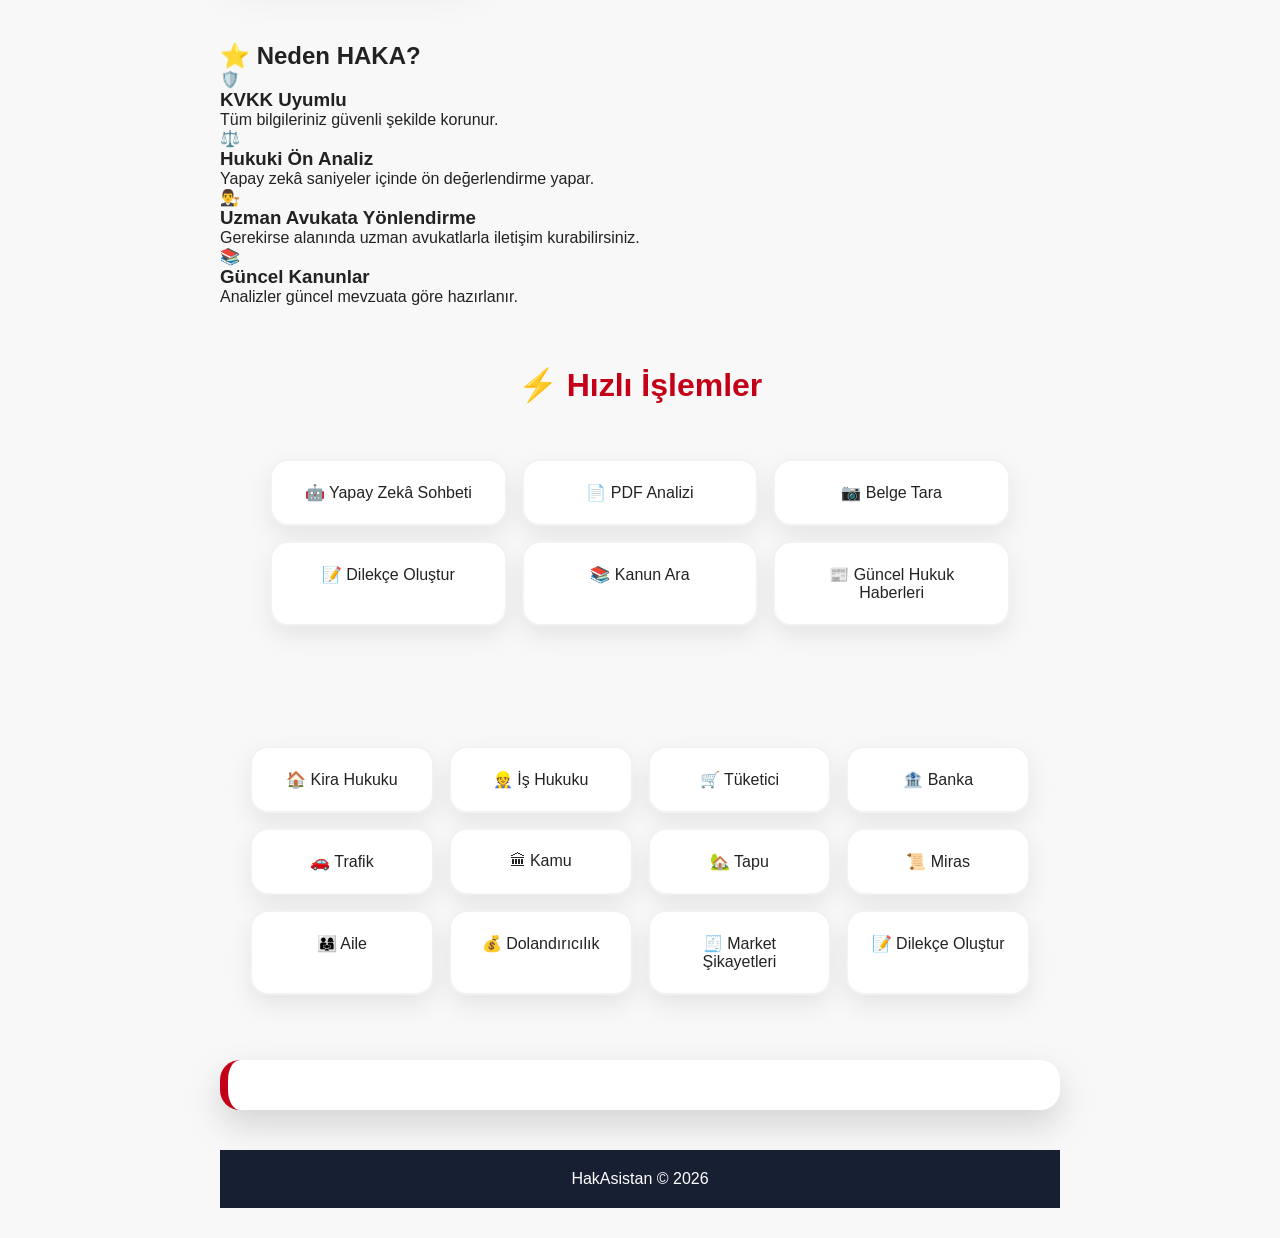
==== commit 6ffae26e: "Update index.html" ====
--- a/index.html
+++ b/index.html
@@ -92,6 +92,39 @@
 
     </div>
 </section>
+<section class="avantajlar">
+
+<h2>⭐ Neden HAKA?</h2>
+
+<div class="avantaj-grid">
+
+<div class="avantaj">
+🛡️
+<h3>KVKK Uyumlu</h3>
+<p>Tüm bilgileriniz güvenli şekilde korunur.</p>
+</div>
+
+<div class="avantaj">
+⚖️
+<h3>Hukuki Ön Analiz</h3>
+<p>Yapay zekâ saniyeler içinde ön değerlendirme yapar.</p>
+</div>
+
+<div class="avantaj">
+👨‍⚖️
+<h3>Uzman Avukata Yönlendirme</h3>
+<p>Gerekirse alanında uzman avukatlarla iletişim kurabilirsiniz.</p>
+</div>
+
+<div class="avantaj">
+📚
+<h3>Güncel Kanunlar</h3>
+<p>Analizler güncel mevzuata göre hazırlanır.</p>
+</div>
+
+</div>
+
+</section>
 <section class="hizli">
 
 <h2>⚡ Hızlı İşlemler</h2>
